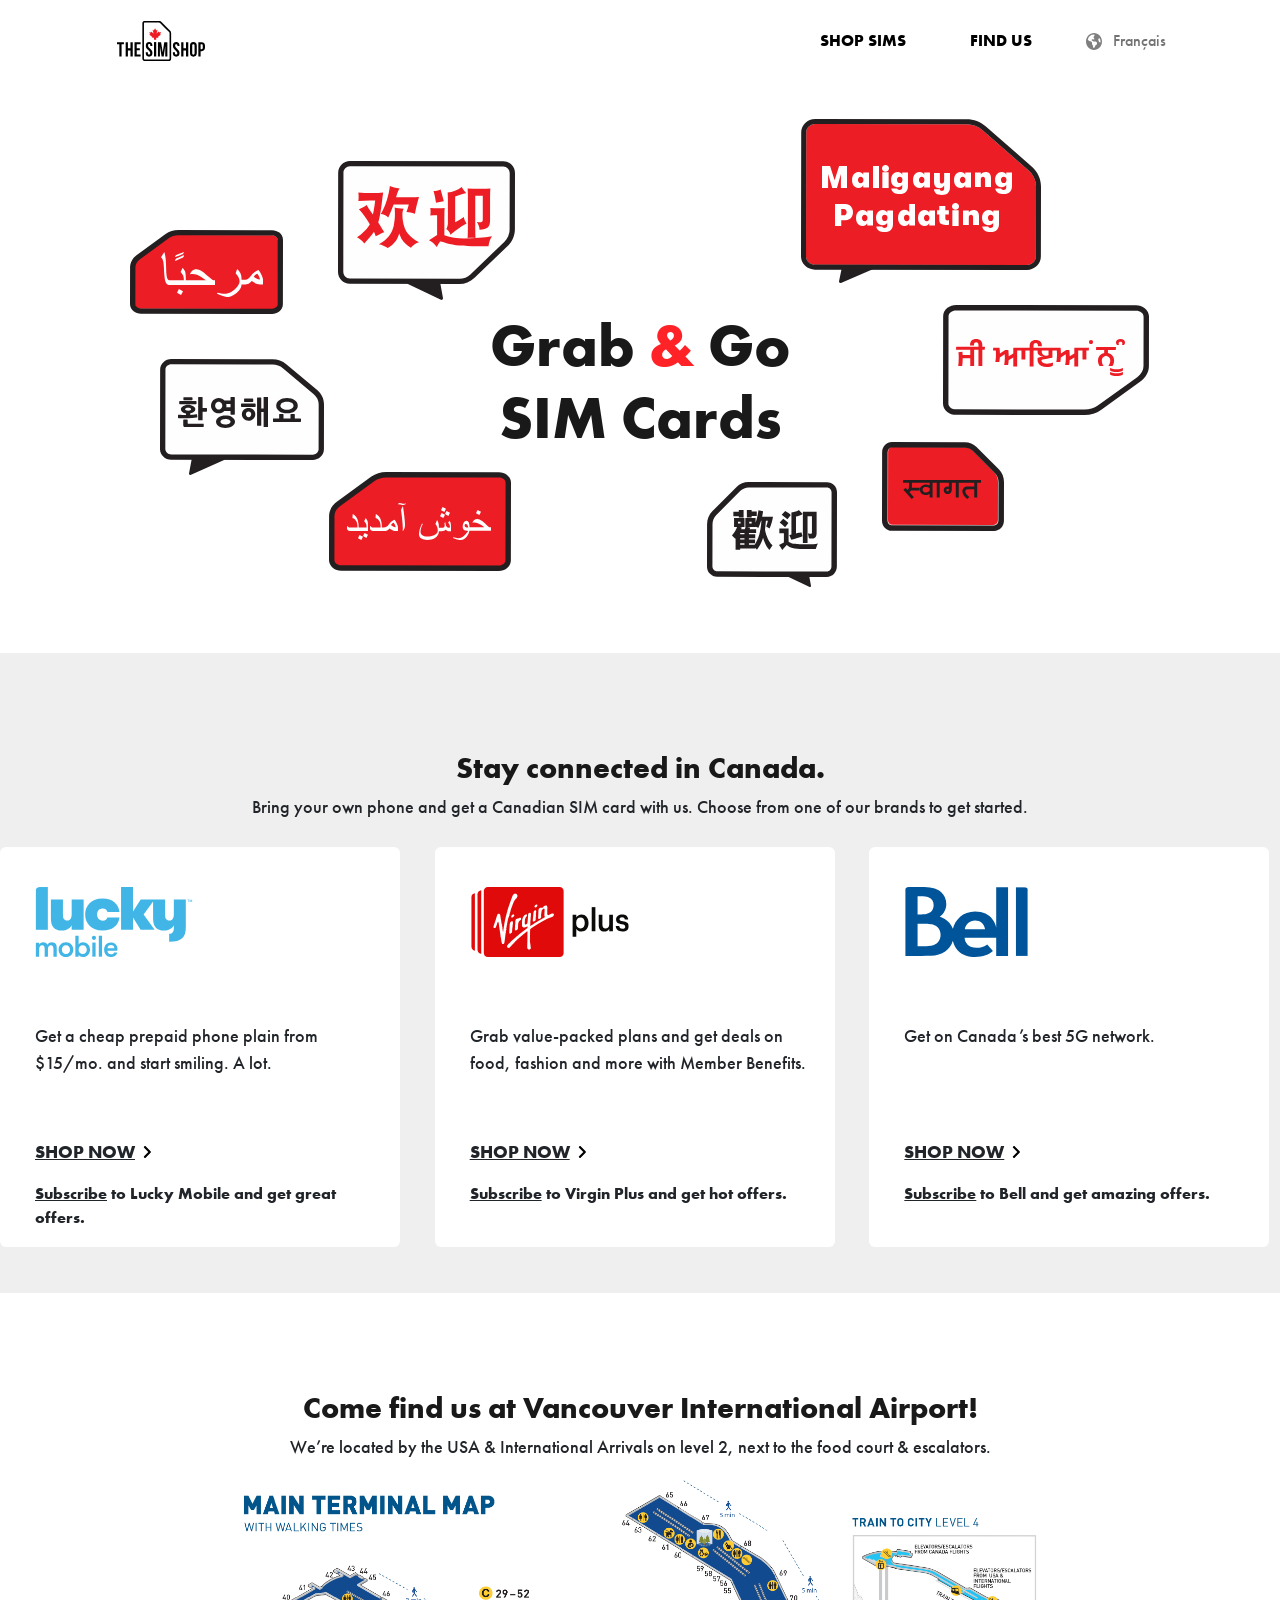
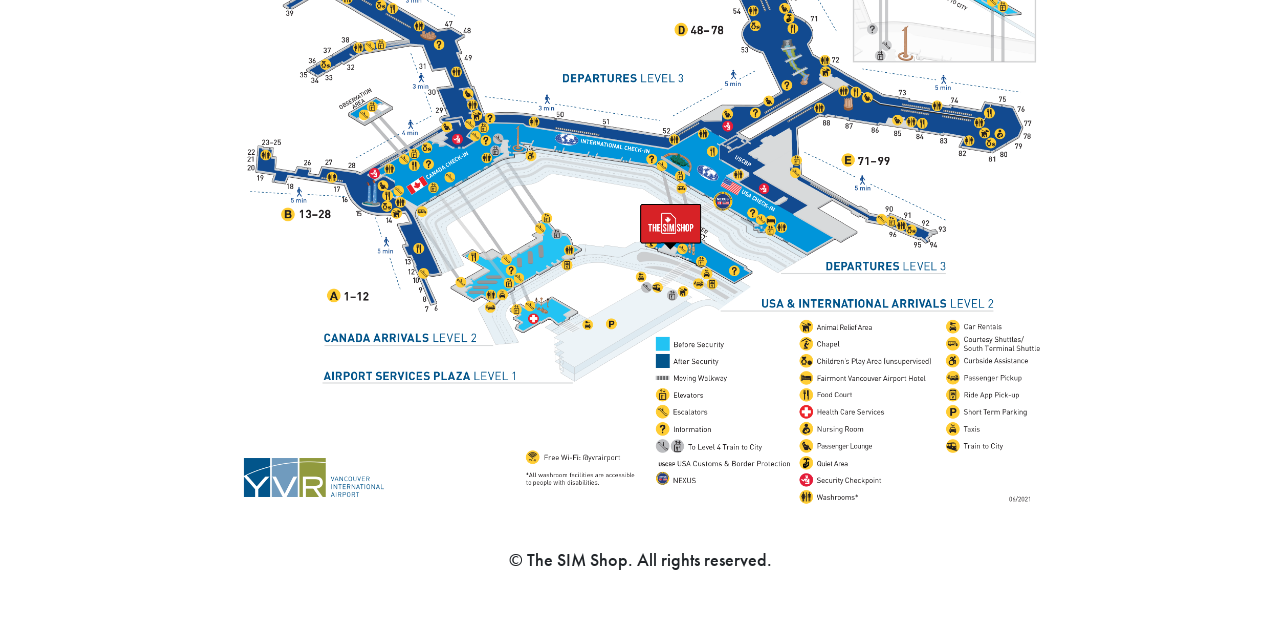
==== index.html @ 85f173ac "restructure for github pages" ====
<!doctype html>
<html lang="en">
    <head>
        <meta charset="utf-8">
        <meta name="viewport" content="width=device-width, initial-scale=1">
        <title>Grab & Go SIM Cards</title>
        <link href="https://cdn.jsdelivr.net/npm/bootstrap@5.2.0-beta1/dist/css/bootstrap.min.css" rel="stylesheet" integrity="sha384-0evHe/X+R7YkIZDRvuzKMRqM+OrBnVFBL6DOitfPri4tjfHxaWutUpFmBp4vmVor" crossorigin="anonymous">
        <link rel="stylesheet" href="fonts.css">

        <style>
            body {
                font-family: "Futura PT W01 Medium";
                font-size: 18px;
            }
            h2 {
                font-family: "Futura PT W01 Bold";
                font-size: 30px;
                color: rgba(0,0,0, 0.9);
            }
            .navbar {
                height: 81px;
                position: fixed;
                top: 0;
                left: 0;
                width: 100%;
                z-index: 900;
                background-color: white;
                font-family: "Futura PT W01 Bold";
                font-size: 16px;
            }
            .navbar-brand {
                margin-left: 35px;
            }
            .nav-item {
                padding-left: 24px;
                padding-right: 24px;
                
            }
            .nav-link {
                color: black;
            }
            .nav-link-lang {
                font-family: "Futura PT W01 Medium";
                color: rgba(0, 0, 0, 0.55);
            }
            .nav-img-globe {
                position: relative;
                top: 4px;
                right: 10px;
                width: 17px;
                height: 17px;
                background: url("images/icons/globe.svg") no-repeat;
            }
            .hero-img-div {
                position: relative;
                z-index: 10;
                width: 1020px;
                margin-left: auto;
                margin-right: auto;
            }
            .hero-img-left {
                position: relative;
                z-index: 10;
                top: 42px;
                width: 386px;
                height: 411px;
                background: url("images/graphics/desktop-left-SIM-images.svg") no-repeat;
            }
            .hero-img-right {
                width: 443px;
                height: 470px;
                background: url("images/graphics/desktop-right-SIM-images.svg") no-repeat;
            }
            .hero-content {
                position: relative;
                z-index: 20;
                text-align: center;
                position: absolute;
                top: 50%;
                left: 50%;
                transform: translate(-50%, -50%);
                width: 400px;
            }
            .hero-headline {
                position: relative;
                z-index: 30;
                font-family: "Futura PT W01 Bold";
                font-size: 60px;
            }
            .hero-headline-red {
                color: RGB(2215,35,40);
            }
            .hero-section {
                width:100%;
                height:534px;
                margin-top: 119px;
                /*padding-top: 81px;*/
                position:relative;
            }
            .cards-section {
                background-color: rgb(239,239,239);
                min-height: 640px;
                width: 100%;
                text-align: center;
            }
            .cards-container {
                padding-top: 97px;
                margin-left: auto;
                margin-right: auto;
                max-width: 1300px;
            }
            .card {
                --bs-card-border-color: none;
                text-align: left;
                min-height: 400px;
                margin-top:10px;
                margin-bottom: 20px;
                min-width: 270px;
                max-width: 400px;
            }
            .card > img {
                margin-top: 40px;
                margin-left: 35px;
                height: 70px;
            }
            .card-img-logo-lucky {
                width: 158px;
            }
            .card-img-logo-virgin {
                width: 160px;
            }
            .card-img-logo-bell {
                width: 125px;
            }
            .card-body {
                padding-left: 35px;
            }
            .card-body-text {
                min-height: 100px;
                margin-top: 50px;
            }
            .card-link-sn {
                text-transform: uppercase;
                font-family: "Futura PT W01 Bold";
                text-decoration: underline;
            }
            .card-mice {
                font-family: "Futura PT W01 Bold";
                font-size: 16px;
                vertical-align: text-bottom;
            }
            .card-link-sn::after {
                content: "";
                display: inline-block;
                vertical-align: middle;
                width: 12px;
                height: 12px;
                position: relative;
                top: -2px;
                left: 8px;
                background: url("images/icons/arrow.svg") no-repeat;
                background-size: contain;
            }
            .map-section {
                background-color: rgb(255,255,255);
                min-height: 640px;
                width: 100%;
                text-align: center;
            }
            .map-container {
                padding-top: 97px;
                margin-left: auto;
                margin-right: auto;
                max-width: 1300px;
            }
            .foot-section {
                background-color: rgb(255,255,255);
                height: 100px;
                width: 100%;
                text-align: center;
            }
            .foot-container {
                padding-top: 30px;
                margin-left: auto;
                margin-right: auto;
                max-width: 1300px;
            }
        </style>
    </head>

    <body>
        <nav class="navbar navbar-expand-lg">
            <div class="container">
                <a class="navbar-brand" href="#">
                    <img src="images/logos/THE_SIM_SHOP_LOGO_ENG_BLACKRED_OUTLINE.svg" alt="" width="88" height="40">
                </a>
                <button class="navbar-toggler" type="button" data-bs-toggle="collapse" data-bs-target="#navbarText" aria-controls="navbarText" aria-expanded="false" aria-label="Toggle navigation">
                    <span class="navbar-toggler-icon"></span>
                </button>
                <div>
                    <ul class="navbar-nav me-auto mb-2 mb-lg-0">
                        <li class="nav-item">
                            <a class="nav-link active" aria-current="page" href="#">SHOP SIMS</a>
                        </li>
                        <li class="nav-item">
                            <a class="nav-link" href="#">FIND US</a>
                        </li>
                        <li class="nav-item">  
                            <a class="nav-link nav-link-lang float-end" href="#">
                                <div class="nav-img-globe float-start"></div>
                                Français
                            </a>
                        </li>
                    </ul>
                </div>
            </div>
        </nav>

        <section class="hero-section">
            <div class="hero-img-div">
                <div class="hero-img-left float-start"></div>
                <div class="hero-img-right float-end"></div>
            </div>

            <div class="container-fluid">
                <div class="row">
                    <div class="hero-content">
                        <h2 class="hero-headline">Grab <span class="hero-headline-red">&</span> Go SIM Cards</h2>
                    </div>
                </div>
            </div>
        </section>

        <section class="cards-section">
            <div class="cards-container">
                <h2>Stay connected in Canada.</h2>
                <p>Bring your own phone and get a Canadian SIM card with us. Choose from one of our brands to get started.</p>

                <div class="row">
                    <div class="col-sm-4">
                        <div class="card">
                            <img src="images/logos/LuckyMobile_EN_Regular_Blue_RGB.svg" class="card-img-top card-img-logo-lucky" alt="Lucky Mobile Logo">
                            <div class="card-body">
                                <p class="card-text card-body-text">
                                    Get a cheap prepaid phone plain from $15/mo. and start smiling. A lot.
                                </p>
                                <p class="card-link-sn card-text">
                                    <a>Shop now</a><div class="card-link-sn-ab"></div>
                                </p>
                                <p class="align-bottom card-text card-mice">
                                    <u>Subscribe</u> to Lucky Mobile and get great offers.
                                </p>
                            </div>
                        </div>
                    </div>
                    <div class="col-sm-4">
                        <div class="card">
                            <img src="images/logos/VirginPlus_RedBlack_RGB_H.svg" class="card-img-top card-img-logo-virgin" alt="Virgin Plus Logo">
                            <div class="card-body">
                                <p class="card-text card-body-text">
                                    Grab value-packed plans and get deals on food, fashion and more with Member Benefits.
                                </p>
                                <p class="card-link-sn card-text">
                                    <a>Shop now</a><div class="card-link-sn-ab"></div>
                                </p>
                                <p class="align-bottom card-text card-mice">
                                    <u>Subscribe</u> to Virgin Plus and get hot offers.
                                </p>
                            </div>
                        </div>
                    </div>
                    <div class="col-sm-4">
                        <div class="card">
                            <img src="images/logos/Bell_BLUE_RGB.svg" class="card-img-top card-img-logo-bell" alt="Bell Logo">
                            <div class="card-body">
                                <p class="card-text card-body-text">
                                    Get on Canada’s best 5G network.
                                </p>
                                <p class="card-link-sn card-text">
                                    <a>Shop now</a><div class="card-link-sn-ab"></div>
                                </p>
                                <p class="align-bottom card-text card-mice">     
                                    <u>Subscribe</u> to Bell and get amazing offers.
                                </p>
                            </div>
                        </div>
                    </div>
                </div>
            </div>
        </section>

        <section class="map-section">
            <div class="map-container">
                <h2>Come find us at Vancouver International Airport!</h2>
                <p>We’re located by the USA & International Arrivals on level 2, next to the food court & escalators.</p>
                <img height="640px" src="images/graphics/VancouverTerminalMap_Page_1_Image_0001.png">
            </div>
        </section>

        <section class="foot-section">
            <div class="foot-container">
                <p>© The SIM Shop. All rights reserved.</p>
            </div>
        </section>

        <!--
        <script src="https://cdn.jsdelivr.net/npm/bootstrap@5.2.0-beta1/dist/js/bootstrap.bundle.min.js" integrity="sha384-pprn3073KE6tl6bjs2QrFaJGz5/SUsLqktiwsUTF55Jfv3qYSDhgCecCxMW52nD2" crossorigin="anonymous"></script>
        <script src="https://cdn.jsdelivr.net/npm/@popperjs/core@2.11.5/dist/umd/popper.min.js" integrity="sha384-Xe+8cL9oJa6tN/veChSP7q+mnSPaj5Bcu9mPX5F5xIGE0DVittaqT5lorf0EI7Vk" crossorigin="anonymous"></script>
        -->
        <script src="https://cdn.jsdelivr.net/npm/bootstrap@5.2.0-beta1/dist/js/bootstrap.min.js" integrity="sha384-kjU+l4N0Yf4ZOJErLsIcvOU2qSb74wXpOhqTvwVx3OElZRweTnQ6d31fXEoRD1Jy" crossorigin="anonymous"></script>

    </body>
</html>
---- fonts.css ----
@font-face{
        font-family:"Futura PT W01 Bold";
        src:url("fonts/1059692/1a34942e-33ed-43bb-b229-7460d55b49f7.woff2") format("woff2"),url("fonts/1059692/baecea54-cfd3-4578-8717-abf89eba62b6.woff") format("woff");
    }
    @font-face{
        font-family:"FuturaPTW01-BoldOblique";
        src:url("fonts/1059695/98311280-30b7-45f8-9d75-0885d44b1f29.woff2") format("woff2"),url("fonts/1059695/77c9f834-2d88-4754-a7fc-6e14ec3412e8.woff") format("woff");
    }
    @font-face{
        font-family:"Futura PT W01 Book";
        src:url("fonts/1059698/aafdd021-88d4-41d8-8e15-fe91f83e4b17.woff2") format("woff2"),url("fonts/1059698/81d44d4b-ac07-4ad4-8cdd-4df771a3c1c3.woff") format("woff");
    }
    @font-face{
        font-family:"FuturaPTW01-BookOblique";
        src:url("fonts/1059701/28351402-8fc5-4d21-a3df-e99d2d814bd4.woff2") format("woff2"),url("fonts/1059701/10cee8c3-6e4c-4f57-8121-cf5e361423a7.woff") format("woff");
    }
    @font-face{
        font-family:"Futura PT W01 Cond Bold";
        src:url("fonts/1059704/0dcfca07-2299-476f-a87f-5d0980086073.woff2") format("woff2"),url("fonts/1059704/dd3f7e68-4df9-48cf-b0c5-8f15d9ad972a.woff") format("woff");
    }
    @font-face{
        font-family:"FuturaPTW01-CondBoldObl";
        src:url("fonts/1059707/eb3840f2-e38a-4c6f-873b-30d665e0a8b3.woff2") format("woff2"),url("fonts/1059707/9cf0b68a-891b-4cd3-97f9-ce1985f1a572.woff") format("woff");
    }
    @font-face{
        font-family:"Futura PT W01 Cond Book";
        src:url("fonts/1059710/797536ba-dc3f-4a54-af28-30aa62a5c71b.woff2") format("woff2"),url("fonts/1059710/229d73c3-ac6e-4715-961e-69c2c2c0e3ff.woff") format("woff");
    }
    @font-face{
        font-family:"FuturaPTW01-CondBookObl";
        src:url("fonts/1059713/12b48a81-79a8-4b0b-a423-75f97de2735b.woff2") format("woff2"),url("fonts/1059713/429ae53a-2dc1-4594-8b54-37940cb71818.woff") format("woff");
    }
    @font-face{
        font-family:"FuturaPTW01-CondExtraBo";
        src:url("fonts/1059716/2808503f-c438-4091-948e-c3777460e323.woff2") format("woff2"),url("fonts/1059716/83bfe5c1-7197-46c6-b1a2-80123d18e36c.woff") format("woff");
    }
    @font-face{
        font-family:"FuturaPTW01-CondExtraBd";
        src:url("fonts/1059719/d93b77b9-b70b-40d0-9221-a8d2a75f8d0f.woff2") format("woff2"),url("fonts/1059719/f1dd5336-2998-45b3-9fff-5ae03eef6789.woff") format("woff");
    }
    @font-face{
        font-family:"FuturaPTW01-CondMedium";
        src:url("fonts/1059722/9bd3156b-e895-41e0-a768-13cea04cad38.woff2") format("woff2"),url("fonts/1059722/c2cf5a99-9a21-4d24-880c-e807f686e0af.woff") format("woff");
    }
    @font-face{
        font-family:"FuturaPTW01-CondMedObli";
        src:url("fonts/1059725/d0c71170-d52f-49db-875d-31004b956efc.woff2") format("woff2"),url("fonts/1059725/0795ff6a-94dc-4a70-8374-d6c75e0ab087.woff") format("woff");
    }
    @font-face{
        font-family:"Futura PT W01 Demi";
        src:url("fonts/1059728/848602e3-bda3-4b1c-976b-fe26eecfab31.woff2") format("woff2"),url("fonts/1059728/e4eacf8d-aba1-40d4-9597-1198e91dcf00.woff") format("woff");
    }
    @font-face{
        font-family:"FuturaPTW01-DemiOblique";
        src:url("fonts/1059731/2acd9263-c166-4d81-97ca-7318c4753945.woff2") format("woff2"),url("fonts/1059731/bbf607bd-4426-47a9-ae87-c843830b7c4a.woff") format("woff");
    }
    @font-face{
        font-family:"Futura PT W01 ExtraBold";
        src:url("fonts/1059734/62ef0139-153b-4dc3-a832-323fc185b537.woff2") format("woff2"),url("fonts/1059734/0ae2b3c3-6d75-4392-b0f4-e8a5fead8b5d.woff") format("woff");
    }
    @font-face{
        font-family:"FuturaPTW01-ExtraBdObli";
        src:url("fonts/1059737/2513699e-8862-45d1-84cd-f36e8624f930.woff2") format("woff2"),url("fonts/1059737/9230abf3-b2f6-4e6d-ab93-aada01f19bfd.woff") format("woff");
    }
    @font-face{
        font-family:"Futura PT W01 Heavy";
        src:url("fonts/1059740/6650716f-e079-48f1-861d-00f498c16e8e.woff2") format("woff2"),url("fonts/1059740/21fe5b07-01c8-4b82-8e0b-2bf22f6481fa.woff") format("woff");
    }
    @font-face{
        font-family:"FuturaPTW01-HeavyObliqu";
        src:url("fonts/1059743/cf12a4d6-3bc0-4ae9-85b5-26fc0fa6b321.woff2") format("woff2"),url("fonts/1059743/38909ddd-1d42-49a0-987a-dcf1aa3ab39e.woff") format("woff");
    }
    @font-face{
        font-family:"Futura PT W01 Light";
        src:url("fonts/1059746/9ad55860-bbe2-4e51-be58-08b45bdda354.woff2") format("woff2"),url("fonts/1059746/eceb6e13-403b-4d2b-af74-c05bc9c2535e.woff") format("woff");
    }
    @font-face{
        font-family:"FuturaPTW01-LightObliqu";
        src:url("fonts/1059749/adde7586-049c-4682-b4ea-763ca90ccf9f.woff2") format("woff2"),url("fonts/1059749/8cb58a58-1da7-4cda-8284-52cf5bf67bf5.woff") format("woff");
    }
    @font-face{
        font-family:"Futura PT W01 Medium";
        src:url("fonts/1059752/f7552419-a773-41ab-ae4a-b12b1d853f02.woff2") format("woff2"),url("fonts/1059752/83e72918-97c3-41cd-8a7d-4056788a00f0.woff") format("woff");
    }
    @font-face{
        font-family:"FuturaPTW01-MediumObliq";
        src:url("fonts/1059755/e28dd043-42c3-47cb-815e-32648d6a8a2a.woff2") format("woff2"),url("fonts/1059755/97eeb983-cbcb-40c4-b724-919d44b8d4af.woff") format("woff");
    }
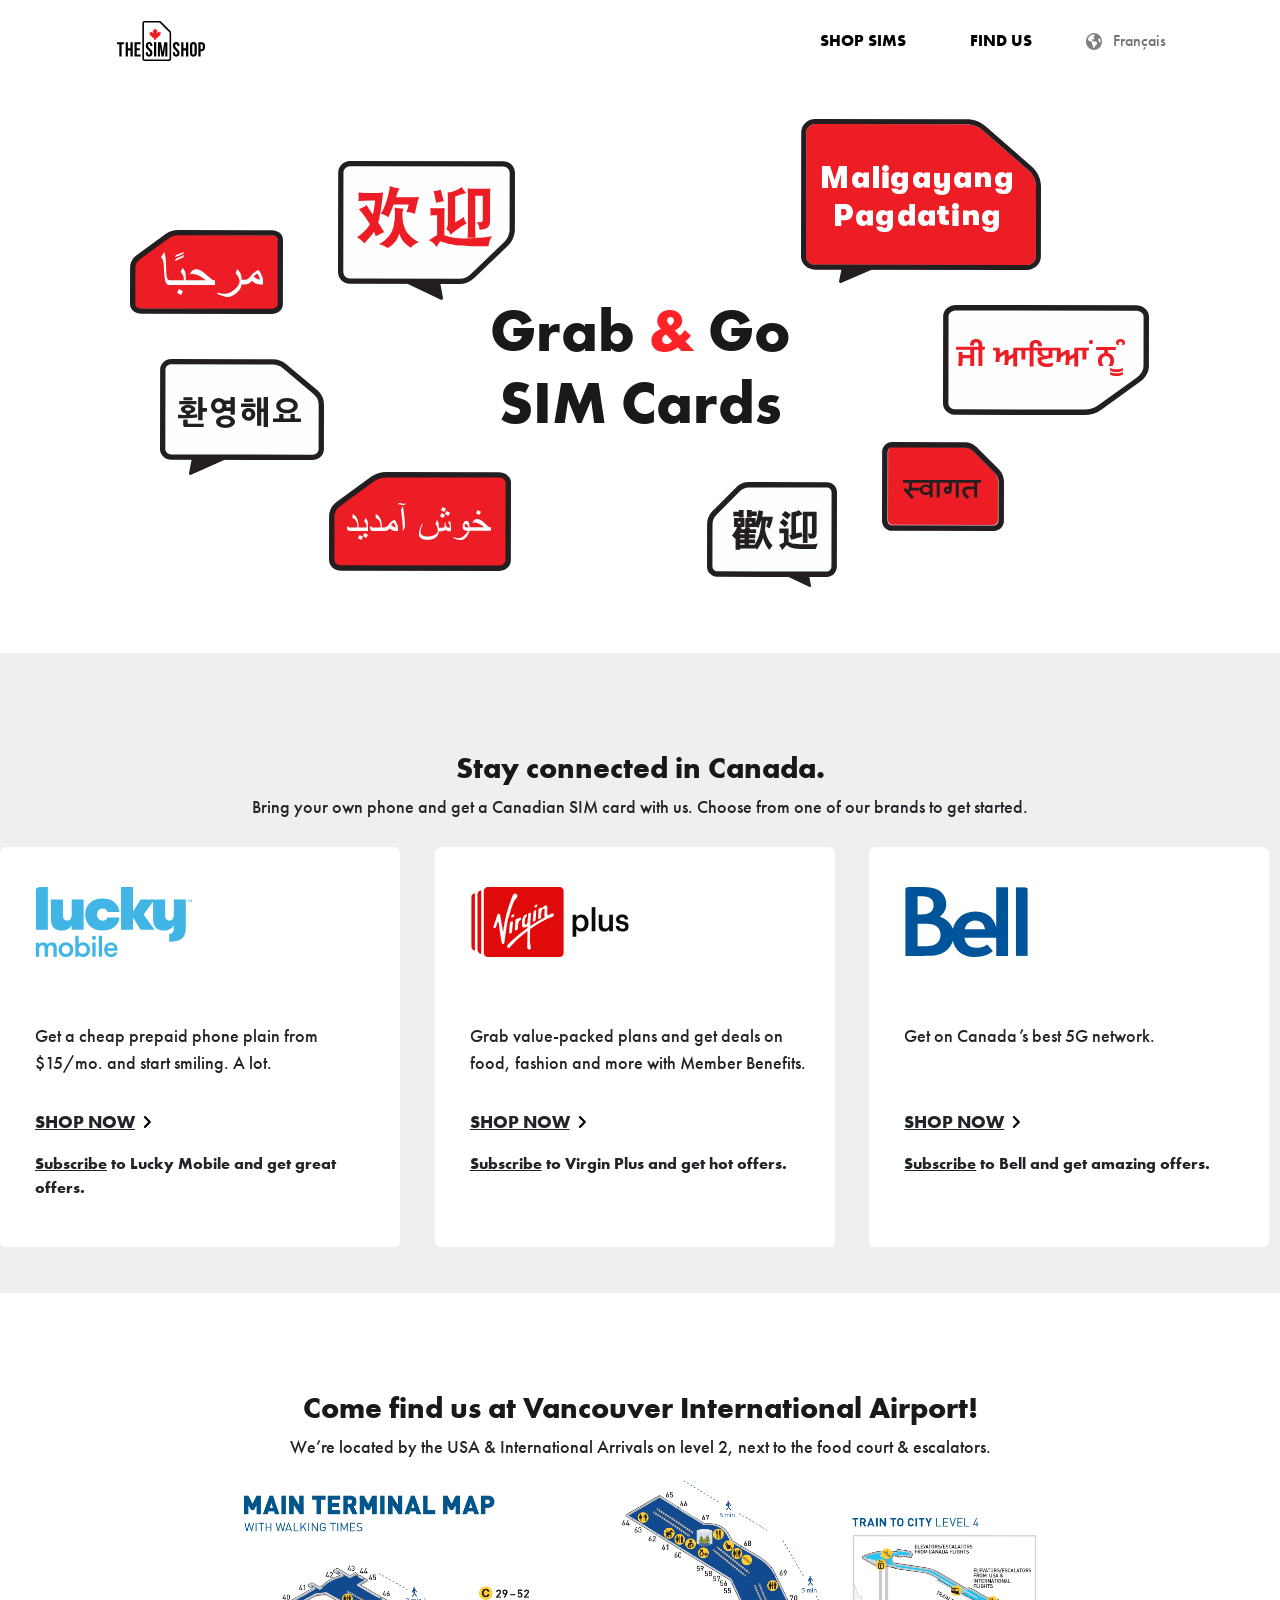
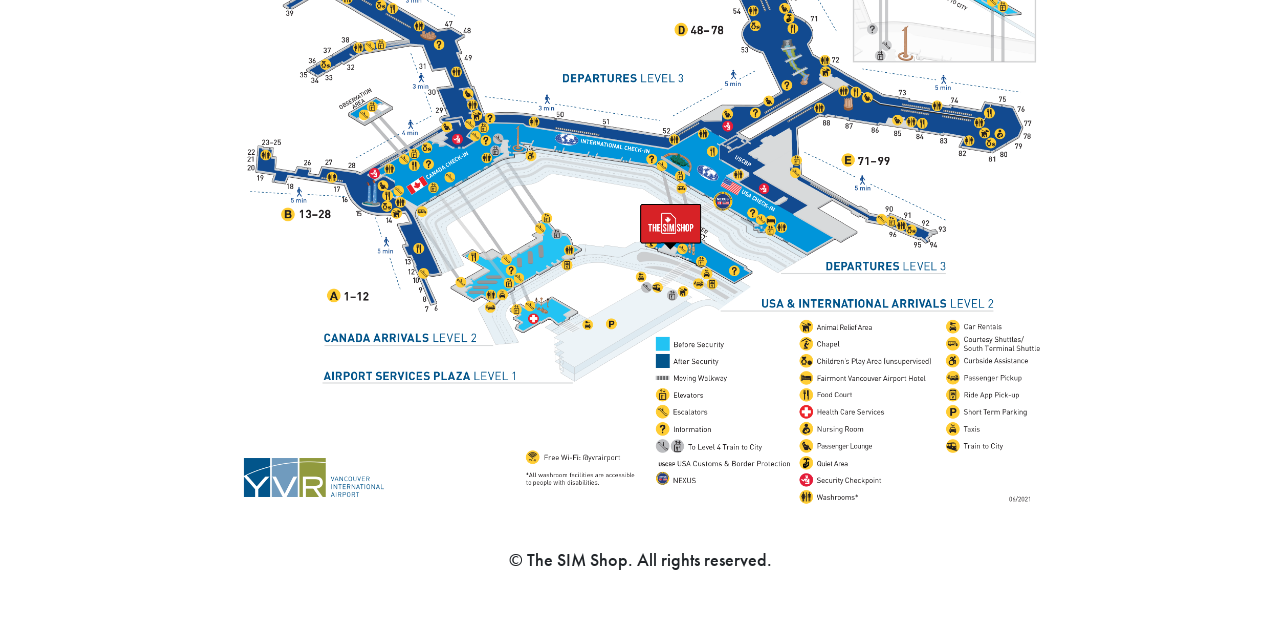
==== commit 9ea58ea7: "added French elements, langauge detection JS" ====
--- a/index.html
+++ b/index.html
@@ -1,5 +1,5 @@
 <!doctype html>
-<html lang="en">
+<html>
     <head>
         <meta charset="utf-8">
         <meta name="viewport" content="width=device-width, initial-scale=1">
@@ -8,6 +8,12 @@
         <link rel="stylesheet" href="fonts.css">
 
         <style>
+            body.en :lang(fr) {
+                display: none;
+            }
+            body.fr :lang(en){
+                display: none;
+            }
             body {
                 font-family: "Futura PT W01 Medium";
                 font-size: 18px;
@@ -34,7 +40,6 @@
             .nav-item {
                 padding-left: 24px;
                 padding-right: 24px;
-                
             }
             .nav-link {
                 color: black;
@@ -71,15 +76,23 @@
                 height: 470px;
                 background: url("images/graphics/desktop-right-SIM-images.svg") no-repeat;
             }
-            .hero-content {
-                position: relative;
+            .hero-content:lang(en) {
+                z-index: 20;
+                text-align: center;
+                position: absolute;
+                top: 50%;
+                left: 50%;
+                transform: translate(-50%, -60%);
+                width: 400px;
+            }
+            .hero-content:lang(fr) {
                 z-index: 20;
                 text-align: center;
                 position: absolute;
                 top: 50%;
                 left: 50%;
                 transform: translate(-50%, -50%);
-                width: 400px;
+                width: 550px;
             }
             .hero-headline {
                 position: relative;
@@ -94,7 +107,6 @@
                 width:100%;
                 height:534px;
                 margin-top: 119px;
-                /*padding-top: 81px;*/
                 position:relative;
             }
             .cards-section {
@@ -136,7 +148,7 @@
                 padding-left: 35px;
             }
             .card-body-text {
-                min-height: 100px;
+                min-height: 70px;
                 margin-top: 50px;
             }
             .card-link-sn {
@@ -188,7 +200,7 @@
         </style>
     </head>
 
-    <body>
+    <body class="en">
         <nav class="navbar navbar-expand-lg">
             <div class="container">
                 <a class="navbar-brand" href="#">
@@ -200,15 +212,21 @@
                 <div>
                     <ul class="navbar-nav me-auto mb-2 mb-lg-0">
                         <li class="nav-item">
-                            <a class="nav-link active" aria-current="page" href="#">SHOP SIMS</a>
+                            <a lang="en" class="nav-link active" aria-current="page" href="#">SHOP SIMS</a>
+                            <a lang="fr" class="nav-link active" aria-current="page" href="#">MAGASINER LES CARTES SIM</a>
                         </li>
                         <li class="nav-item">
-                            <a class="nav-link" href="#">FIND US</a>
+                            <a lang="en" class="nav-link" href="#">FIND US</a>
+                            <a lang="fr" class="nav-link" href="#">NOUS TROUVER</a>
                         </li>
                         <li class="nav-item">  
-                            <a class="nav-link nav-link-lang float-end" href="#">
+                            <a id="showfr" lang="en" class="nav-link nav-link-lang float-end" href="#">
                                 <div class="nav-img-globe float-start"></div>
                                 Français
+                            </a>
+                            <a id="showen" lang="fr" class="nav-link nav-link-lang float-end" href="#">
+                                <div class="nav-img-globe float-start"></div>
+                                English
                             </a>
                         </li>
                     </ul>
@@ -224,63 +242,98 @@
 
             <div class="container-fluid">
                 <div class="row">
-                    <div class="hero-content">
+                    <div lang="en" class="hero-content">
                         <h2 class="hero-headline">Grab <span class="hero-headline-red">&</span> Go SIM Cards</h2>
                     </div>
+                    <div lang="fr" class="hero-content">
+                        <h2 class="hero-headline">Cartes SIM prêtes <span class="hero-headline-red">à</span> l’utilisation</h2>
+                    </div>
                 </div>
             </div>
         </section>
 
         <section class="cards-section">
             <div class="cards-container">
-                <h2>Stay connected in Canada.</h2>
-                <p>Bring your own phone and get a Canadian SIM card with us. Choose from one of our brands to get started.</p>
+                <h2 lang="en">Stay connected in Canada.</h2>
+                <p lang="en">Bring your own phone and get a Canadian SIM card with us. Choose from one of our brands to get started.</p>
+                <h2 lang="fr">Restez connecté durant votre séjour au Canada.</h2>
+                <p lang="fr">Conservez votre appareil et procurez-vous une carte SIM avec nous. Choisissez l’une de nos marques pour commencer.</p>
 
                 <div class="row">
                     <div class="col-sm-4">
                         <div class="card">
-                            <img src="images/logos/LuckyMobile_EN_Regular_Blue_RGB.svg" class="card-img-top card-img-logo-lucky" alt="Lucky Mobile Logo">
+                            <img lang="en" src="images/logos/LuckyMobile_EN_Regular_Blue_RGB.svg" class="card-img-top card-img-logo-lucky" alt="Lucky Mobile Logo">
+                            <img lang="fr" src="images/logos/LuckyMobile_FR_Regular_Blue_RGB.svg" class="card-img-top card-img-logo-lucky" alt="Lucky Mobile Logo">
                             <div class="card-body">
-                                <p class="card-text card-body-text">
+                                <p lang="en" class="card-text card-body-text">
                                     Get a cheap prepaid phone plain from $15/mo. and start smiling. A lot.
                                 </p>
-                                <p class="card-link-sn card-text">
+                                <p lang="en" class="card-link-sn card-text">
                                     <a>Shop now</a><div class="card-link-sn-ab"></div>
                                 </p>
-                                <p class="align-bottom card-text card-mice">
+                                <p lang="en" class="align-bottom card-text card-mice">
                                     <u>Subscribe</u> to Lucky Mobile and get great offers.
+                                </p>
+                                <p lang="fr" class="card-text card-body-text">
+                                    Profitez d’un forfait pas cher à partir de 15 $/mois, et commencez à sourire. Tout l’temps.
+                                </p>
+                                <p lang="fr" class="card-link-sn card-text">
+                                    <a>Magasiner</a><div class="card-link-sn-ab"></div>
+                                </p>
+                                <p lang="fr" class="align-bottom card-text card-mice">
+                                    <u>Abonnez-vous</u> aux infolettres de Lucky Mobile pour plus d’information sur des offres incroyables.
                                 </p>
                             </div>
                         </div>
                     </div>
                     <div class="col-sm-4">
                         <div class="card">
-                            <img src="images/logos/VirginPlus_RedBlack_RGB_H.svg" class="card-img-top card-img-logo-virgin" alt="Virgin Plus Logo">
+                            <img lang="en" src="images/logos/VirginPlus_RedBlack_RGB_H.svg" class="card-img-top card-img-logo-virgin" alt="Virgin Plus Logo">
+                            <img lang="fr" src="images/logos/VirginPlus_RedBlack_RGB_H.svg" class="card-img-top card-img-logo-virgin" alt="Virgin Plus Logo">
                             <div class="card-body">
-                                <p class="card-text card-body-text">
+                                <p lang="en" class="card-text card-body-text">
                                     Grab value-packed plans and get deals on food, fashion and more with Member Benefits.
                                 </p>
-                                <p class="card-link-sn card-text">
+                                <p lang="en" class="card-link-sn card-text">
                                     <a>Shop now</a><div class="card-link-sn-ab"></div>
                                 </p>
-                                <p class="align-bottom card-text card-mice">
+                                <p lang="en" class="align-bottom card-text card-mice">
                                     <u>Subscribe</u> to Virgin Plus and get hot offers.
+                                </p>
+                                <p lang="fr" class="card-text card-body-text">
+                                    Optez pour des forfaits gonflés à bloc et profitez d’aubaines sur la bouffe et les divertissements et plus encore avec les avantages de Membre.
+                                </p>
+                                <p lang="fr" class="card-link-sn card-text">
+                                    <a>Magasiner</a><div class="card-link-sn-ab"></div>
+                                </p>
+                                <p lang="fr" class="align-bottom card-text card-mice">
+                                    <u>Abonnez-vous</u> aux infolettres de Virgin Plus pour plus d’information sur des offres d’enfer.
                                 </p>
                             </div>
                         </div>
                     </div>
                     <div class="col-sm-4">
                         <div class="card">
-                            <img src="images/logos/Bell_BLUE_RGB.svg" class="card-img-top card-img-logo-bell" alt="Bell Logo">
+                            <img lang="en" src="images/logos/Bell_BLUE_RGB.svg" class="card-img-top card-img-logo-bell" alt="Bell Logo">
+                            <img lang="fr" src="images/logos/Bell_BLUE_RGB.svg" class="card-img-top card-img-logo-bell" alt="Bell Logo">
                             <div class="card-body">
-                                <p class="card-text card-body-text">
+                                <p lang="en" class="card-text card-body-text">
                                     Get on Canada’s best 5G network.
                                 </p>
-                                <p class="card-link-sn card-text">
+                                <p lang="en" class="card-link-sn card-text">
                                     <a>Shop now</a><div class="card-link-sn-ab"></div>
                                 </p>
-                                <p class="align-bottom card-text card-mice">     
+                                <p lang="en" class="align-bottom card-text card-mice">     
                                     <u>Subscribe</u> to Bell and get amazing offers.
+                                </p>
+                                <p lang="fr" class="card-text card-body-text">
+                                    Optez pour le meilleur réseau 5G au pays.
+                                </p>
+                                <p lang="fr" class="card-link-sn card-text">
+                                    <a>Magasiner</a><div class="card-link-sn-ab"></div>
+                                </p>
+                                <p lang="fr" class="align-bottom card-text card-mice">     
+                                    <u>Abonnez-vous</u> aux infolettres de Bell pour plus d’information sur des offres incroyables.
                                 </p>
                             </div>
                         </div>
@@ -291,15 +344,19 @@
 
         <section class="map-section">
             <div class="map-container">
-                <h2>Come find us at Vancouver International Airport!</h2>
-                <p>We’re located by the USA & International Arrivals on level 2, next to the food court & escalators.</p>
-                <img height="640px" src="images/graphics/VancouverTerminalMap_Page_1_Image_0001.png">
+                <h2 lang="en">Come find us at Vancouver International Airport!</h2>
+                <p lang="en">We’re located by the USA & International Arrivals on level 2, next to the food court & escalators.</p>
+                <h2 lang="fr">Passez nous vois à l’aéroport international de Vancouver !</h2>
+                <p lang="fr">Vous nous trouverez près des arrivées internationales et des États-Unis, au niveau 2, près de l’aire de restauration et des escaliers roulants.</p>
+                <img lang="en" height="640px" src="images/graphics/VancouverTerminalMap_Page_1_Image_0001.png">
+                <img lang="fr" height="640px" src="images/graphics/VancouverTerminalMap_Page_1_Image_0001.png">
             </div>
         </section>
 
         <section class="foot-section">
             <div class="foot-container">
-                <p>© The SIM Shop. All rights reserved.</p>
+                <p lang="en">© The SIM Shop. All rights reserved.</p>
+                <p lang="fr">© La boutique SIM. Tous droits réservés.</p>
             </div>
         </section>
 
@@ -308,6 +365,44 @@
         <script src="https://cdn.jsdelivr.net/npm/@popperjs/core@2.11.5/dist/umd/popper.min.js" integrity="sha384-Xe+8cL9oJa6tN/veChSP7q+mnSPaj5Bcu9mPX5F5xIGE0DVittaqT5lorf0EI7Vk" crossorigin="anonymous"></script>
         -->
         <script src="https://cdn.jsdelivr.net/npm/bootstrap@5.2.0-beta1/dist/js/bootstrap.min.js" integrity="sha384-kjU+l4N0Yf4ZOJErLsIcvOU2qSb74wXpOhqTvwVx3OElZRweTnQ6d31fXEoRD1Jy" crossorigin="anonymous"></script>
-
+        <script src="https://code.jquery.com/jquery-3.4.1.slim.min.js" integrity="sha384-J6qa4849blE2+poT4WnyKhv5vZF5SrPo0iEjwBvKU7imGFAV0wwj1yYfoRSJoZ+n" crossorigin="anonymous"></script>
+
+        <script>
+            $('#showen').click(function(){ window.location.replace(window.location.pathname + '?en'); return false; });
+            $('#showfr').click(function(){ window.location.replace(window.location.pathname + '?fr'); return false; });
+
+            let searchParams = new URLSearchParams(window.location.search)
+
+            if (searchParams.has('fr') || searchParams.has('en'))
+            {
+                if (searchParams.has('fr'))
+                {
+                    $(":lang(en)").hide();
+                    $(":lang(fr)").show();
+                    $(".nav-link:lang(fr)").css('display', 'block');
+                } 
+                else 
+                {
+                    $(":lang(fr)").hide();
+                    $(":lang(en)").show();
+                    $(".nav-link:lang(en)").css('display', 'block');
+                }
+            } 
+            else
+            {
+                var userLang = navigator.language || navigator.userLanguage;
+
+                userLang = userLang.split('-')[0]
+
+                if (userLang == 'fr') 
+                {
+                    window.location.replace(window.location.pathname + '?fr');
+                }
+                else
+                {
+                    window.location.replace(window.location.pathname + '?en');
+                }
+            }
+        </script>
     </body>
 </html>
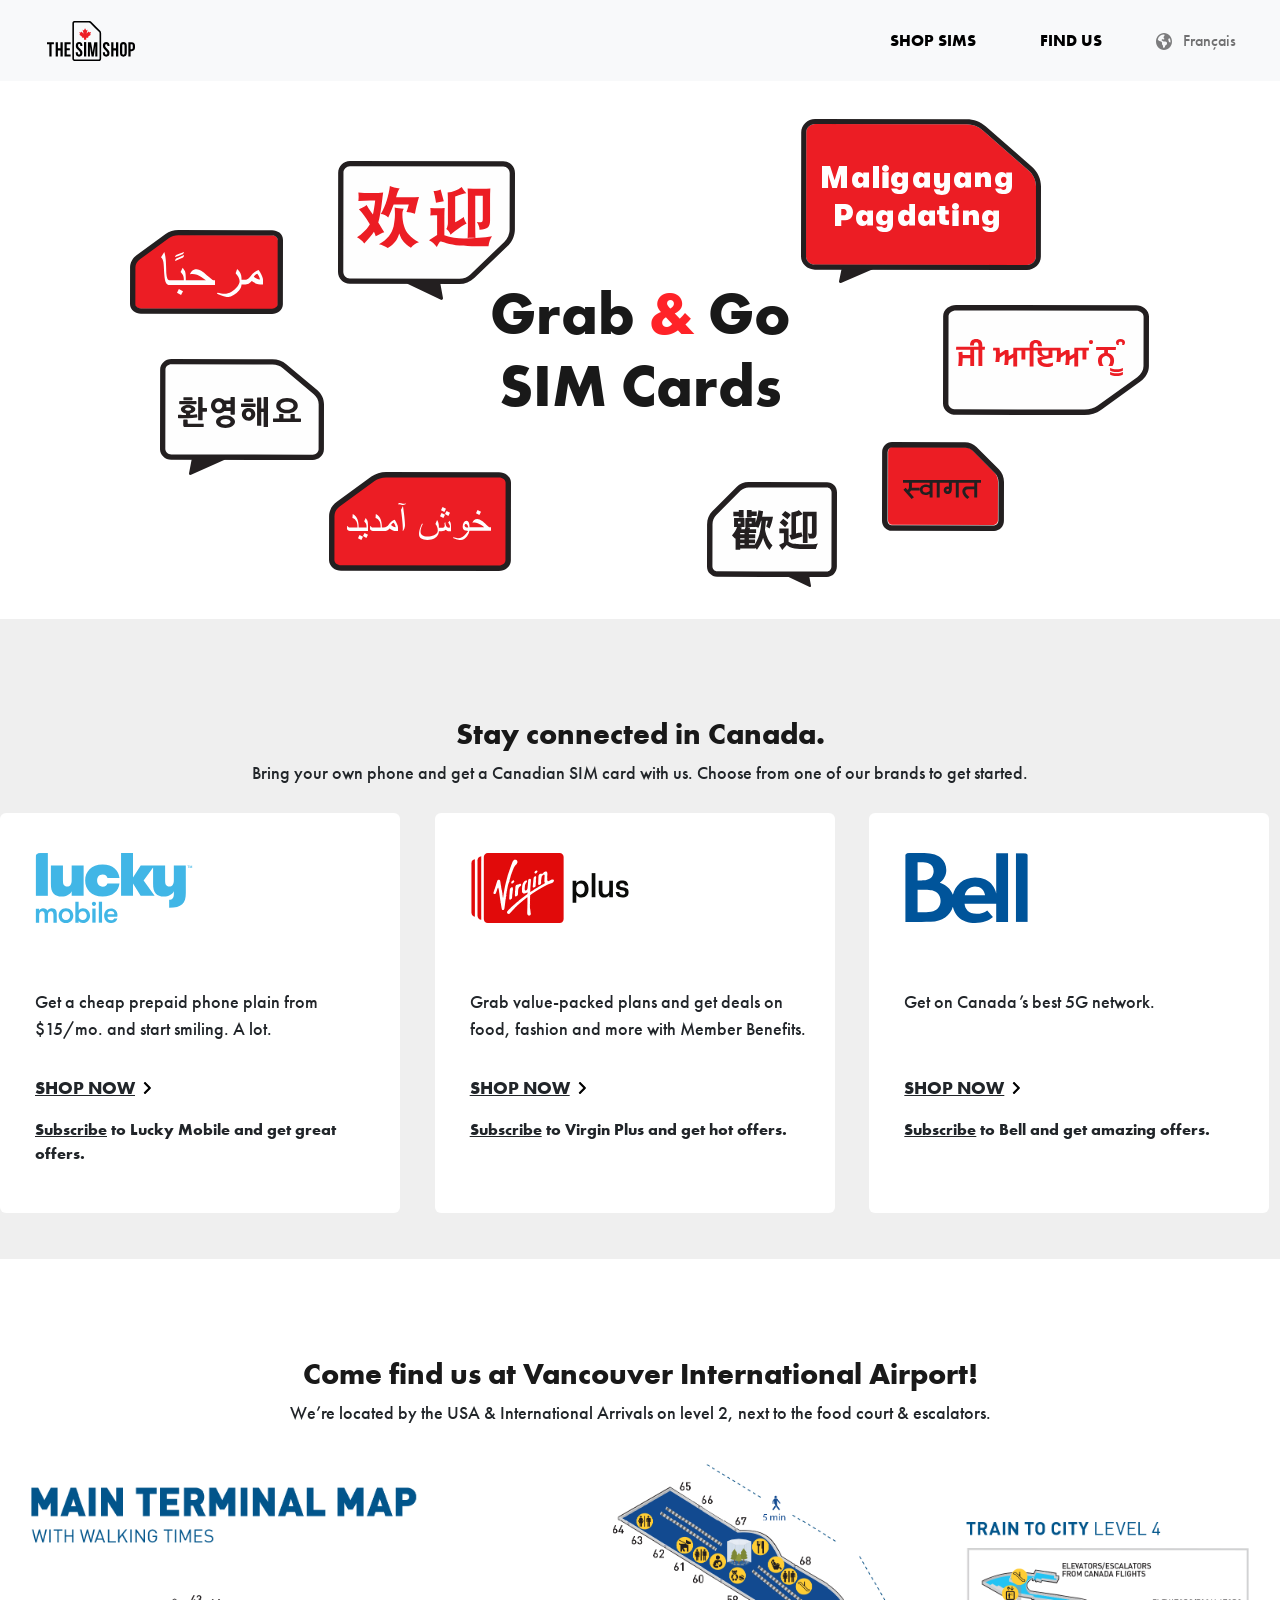
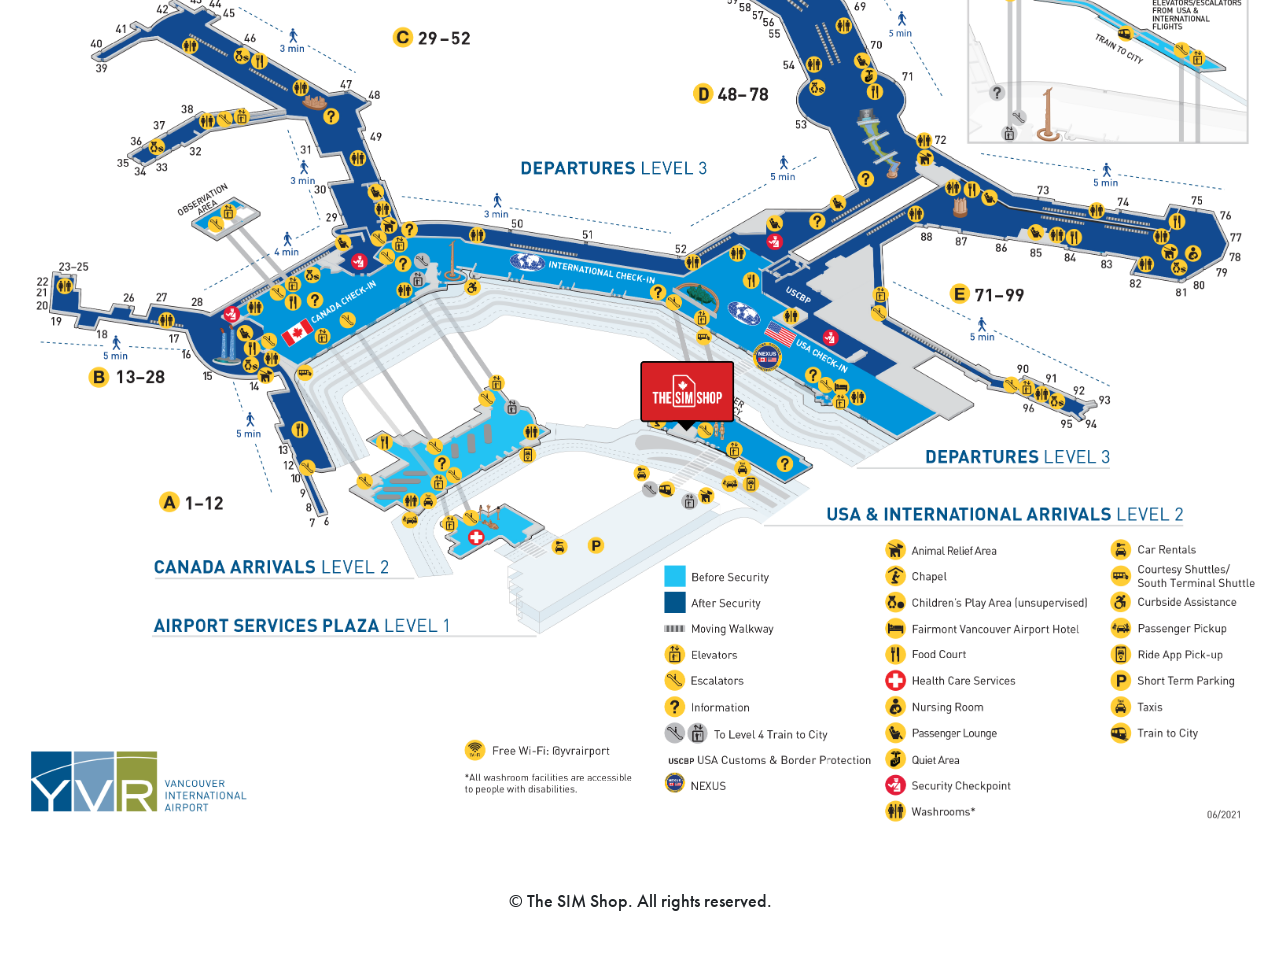
==== commit 0b6ca514: "responsive elements for small screens added" ====
--- a/index.html
+++ b/index.html
@@ -24,7 +24,7 @@
                 color: rgba(0,0,0, 0.9);
             }
             .navbar {
-                height: 81px;
+                min-height: 81px;
                 position: fixed;
                 top: 0;
                 left: 0;
@@ -56,10 +56,13 @@
                 height: 17px;
                 background: url("images/icons/globe.svg") no-repeat;
             }
+            .navbar-toggler {
+                border: none;
+            }
             .hero-img-div {
                 position: relative;
                 z-index: 10;
-                width: 1020px;
+                max-width: 1020px;
                 margin-left: auto;
                 margin-right: auto;
             }
@@ -76,10 +79,22 @@
                 height: 470px;
                 background: url("images/graphics/desktop-right-SIM-images.svg") no-repeat;
             }
+            .hero-img-top {
+                top: 0px;
+                background: url("images/graphics/mobile-top-SIM-images.svg") no-repeat;
+                width: 90%;
+                height: 450px;
+                background-size: 100%;
+            }
+            .hero-img-bottom {
+                background: url("images/graphics/mobile-bottom-SIM-images.svg") no-repeat;
+                width: 90%;
+                height: 450px;
+                background-size: 100%;
+            }
             .hero-content:lang(en) {
                 z-index: 20;
                 text-align: center;
-                position: absolute;
                 top: 50%;
                 left: 50%;
                 transform: translate(-50%, -60%);
@@ -88,7 +103,6 @@
             .hero-content:lang(fr) {
                 z-index: 20;
                 text-align: center;
-                position: absolute;
                 top: 50%;
                 left: 50%;
                 transform: translate(-50%, -50%);
@@ -105,9 +119,15 @@
             }
             .hero-section {
                 width:100%;
-                height:534px;
+                min-height: 500px;
+                /*height:534px;*/
                 margin-top: 119px;
                 position:relative;
+            }
+            .hero-section-mobile {
+                width: 90%;
+                /*height:534px;*/
+                margin-top: 119px;
             }
             .cards-section {
                 background-color: rgb(239,239,239);
@@ -201,16 +221,14 @@
     </head>
 
     <body class="en">
-        <nav class="navbar navbar-expand-lg">
-            <div class="container">
-                <a class="navbar-brand" href="#">
-                    <img src="images/logos/THE_SIM_SHOP_LOGO_ENG_BLACKRED_OUTLINE.svg" alt="" width="88" height="40">
-                </a>
-                <button class="navbar-toggler" type="button" data-bs-toggle="collapse" data-bs-target="#navbarText" aria-controls="navbarText" aria-expanded="false" aria-label="Toggle navigation">
+        <nav class="navbar navbar-expand-lg navbar-light bg-light">
+            <div class="container-fluid">
+                <a class="navbar-brand" href="#"><img src="images/logos/THE_SIM_SHOP_LOGO_ENG_BLACKRED_OUTLINE.svg" alt="" width="88" height="40"></a>
+                <button class="navbar-toggler" type="button" data-bs-toggle="collapse" data-bs-target="#navbarToggler" aria-controls="navbarToggler" aria-expanded="false" aria-label="Toggle navigation">
                     <span class="navbar-toggler-icon"></span>
                 </button>
-                <div>
-                    <ul class="navbar-nav me-auto mb-2 mb-lg-0">
+                <div class="collapse navbar-collapse  justify-content-end" id="navbarToggler">
+                    <ul class="navbar-nav mb-2 mb-lg-0"> <!--me-auto-->
                         <li class="nav-item">
                             <a lang="en" class="nav-link active" aria-current="page" href="#">SHOP SIMS</a>
                             <a lang="fr" class="nav-link active" aria-current="page" href="#">MAGASINER LES CARTES SIM</a>
@@ -220,11 +238,11 @@
                             <a lang="fr" class="nav-link" href="#">NOUS TROUVER</a>
                         </li>
                         <li class="nav-item">  
-                            <a id="showfr" lang="en" class="nav-link nav-link-lang float-end" href="#">
+                            <a id="showfr" lang="en" class="nav-link nav-link-lang" href="#">
                                 <div class="nav-img-globe float-start"></div>
                                 Français
                             </a>
-                            <a id="showen" lang="fr" class="nav-link nav-link-lang float-end" href="#">
+                            <a id="showen" lang="fr" class="nav-link nav-link-lang" href="#">
                                 <div class="nav-img-globe float-start"></div>
                                 English
                             </a>
@@ -234,7 +252,8 @@
             </div>
         </nav>
 
-        <section class="hero-section">
+        <!--large screens-->
+        <section class="hero-section d-none d-lg-block">
             <div class="hero-img-div">
                 <div class="hero-img-left float-start"></div>
                 <div class="hero-img-right float-end"></div>
@@ -242,12 +261,35 @@
 
             <div class="container-fluid">
                 <div class="row">
-                    <div lang="en" class="hero-content">
+                    <div lang="en" class="hero-content position-absolute">
                         <h2 class="hero-headline">Grab <span class="hero-headline-red">&</span> Go SIM Cards</h2>
                     </div>
-                    <div lang="fr" class="hero-content">
+                    <div lang="fr" class="hero-content position-absolute">
                         <h2 class="hero-headline">Cartes SIM prêtes <span class="hero-headline-red">à</span> l’utilisation</h2>
                     </div>
+                </div>
+            </div>
+        </section>
+
+        <!--small screens-->
+        <section class="hero-section-mobile d-lg-none mx-auto">
+            <div class="container-fluid p-2">
+                <div class="row justify-content-md-center">
+                    <img class="img-fluid w-90 p-3" src="images/graphics/mobile-top-SIM-images.svg">
+                </div>
+
+                <div class="row justify-content-md-center">
+                    <div lang="en" class="hero-content-mobile text-center">
+                        <h2 class="hero-headline">Grab <span class="hero-headline-red">&</span> Go SIM Cards</h2>
+                    </div>
+
+                    <div lang="fr" class="hero-content-mobile text-center">
+                        <h2 class="hero-headline">Cartes SIM prêtes <span class="hero-headline-red">à</span> l’utilisation</h2>
+                    </div>
+                </div>
+
+                <div class="row justify-content-md-center">
+                    <img class="img-fluid w-90 p-3" src="images/graphics/mobile-bottom-SIM-images.svg">
                 </div>
             </div>
         </section>
@@ -348,8 +390,11 @@
                 <p lang="en">We’re located by the USA & International Arrivals on level 2, next to the food court & escalators.</p>
                 <h2 lang="fr">Passez nous vois à l’aéroport international de Vancouver !</h2>
                 <p lang="fr">Vous nous trouverez près des arrivées internationales et des États-Unis, au niveau 2, près de l’aire de restauration et des escaliers roulants.</p>
-                <img lang="en" height="640px" src="images/graphics/VancouverTerminalMap_Page_1_Image_0001.png">
-                <img lang="fr" height="640px" src="images/graphics/VancouverTerminalMap_Page_1_Image_0001.png">
+                
+                <div class="me-auto">
+                    <img class="img-fluid w-90 p-3" lang="en" src="images/graphics/VancouverTerminalMap_Page_1_Image_0001.png">
+                    <img class="img-fluid w-90 p-3" lang="fr" src="images/graphics/VancouverTerminalMap_Page_1_Image_0001.png">
+                </div>
             </div>
         </section>
 
@@ -368,8 +413,23 @@
         <script src="https://code.jquery.com/jquery-3.4.1.slim.min.js" integrity="sha384-J6qa4849blE2+poT4WnyKhv5vZF5SrPo0iEjwBvKU7imGFAV0wwj1yYfoRSJoZ+n" crossorigin="anonymous"></script>
 
         <script>
-            $('#showen').click(function(){ window.location.replace(window.location.pathname + '?en'); return false; });
-            $('#showfr').click(function(){ window.location.replace(window.location.pathname + '?fr'); return false; });
+            function showen () 
+            {
+                $(":lang(fr)").hide();
+                $(":lang(en)").show();
+                $(".nav-link:lang(en)").css('display', 'block');
+                window.history.replaceState("", "", window.location.pathname + '?en')
+            }
+            function showfr () 
+            {
+                $(":lang(en)").hide();
+                $(":lang(fr)").show();
+                $(".nav-link:lang(fr)").css('display', 'block');
+                window.history.replaceState("", "", window.location.pathname + '?fr')
+            }
+            
+            $('#showen').click(function(){ showen(); return false; });
+            $('#showfr').click(function(){ showfr(); return false; });
 
             let searchParams = new URLSearchParams(window.location.search)
 
@@ -377,15 +437,11 @@
             {
                 if (searchParams.has('fr'))
                 {
-                    $(":lang(en)").hide();
-                    $(":lang(fr)").show();
-                    $(".nav-link:lang(fr)").css('display', 'block');
+                    showfr();
                 } 
                 else 
                 {
-                    $(":lang(fr)").hide();
-                    $(":lang(en)").show();
-                    $(".nav-link:lang(en)").css('display', 'block');
+                    showen();
                 }
             } 
             else
@@ -396,11 +452,11 @@
 
                 if (userLang == 'fr') 
                 {
-                    window.location.replace(window.location.pathname + '?fr');
+                    showfr();
                 }
                 else
                 {
-                    window.location.replace(window.location.pathname + '?en');
+                    showen();
                 }
             }
         </script>
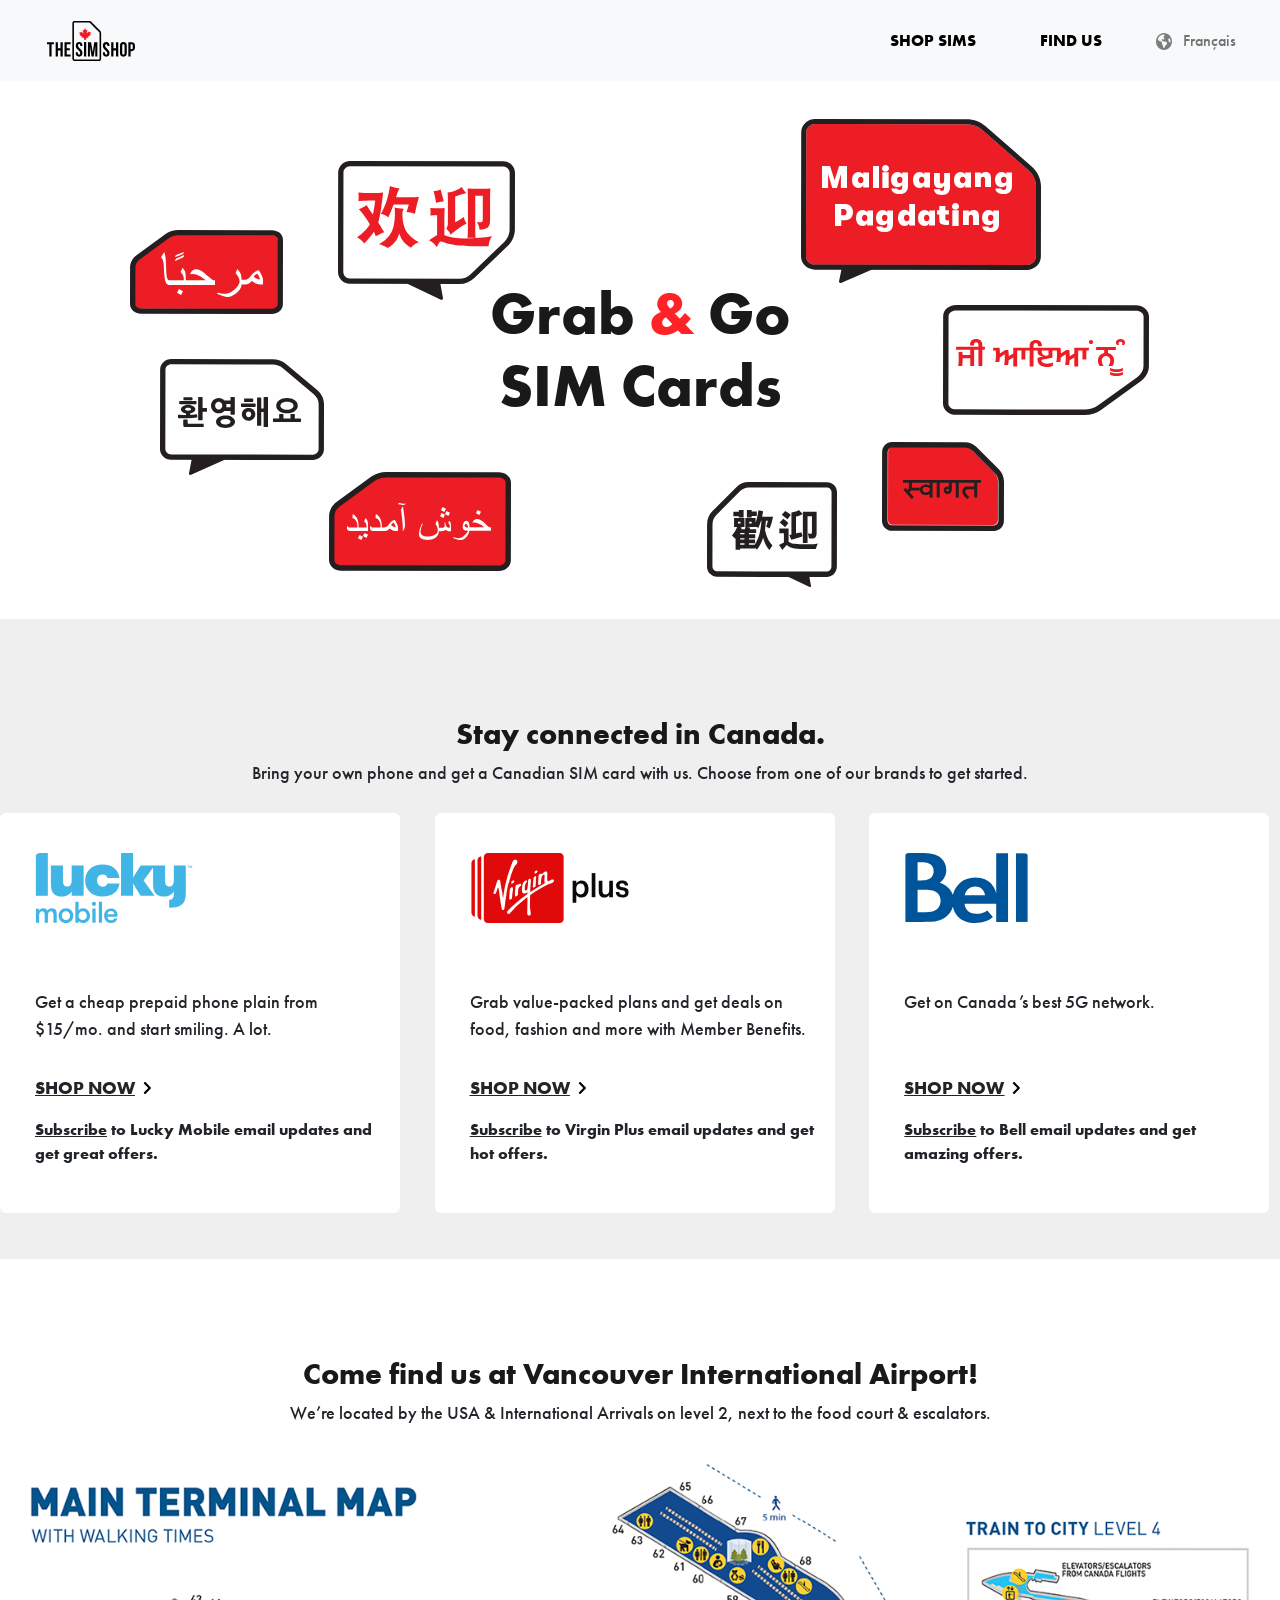
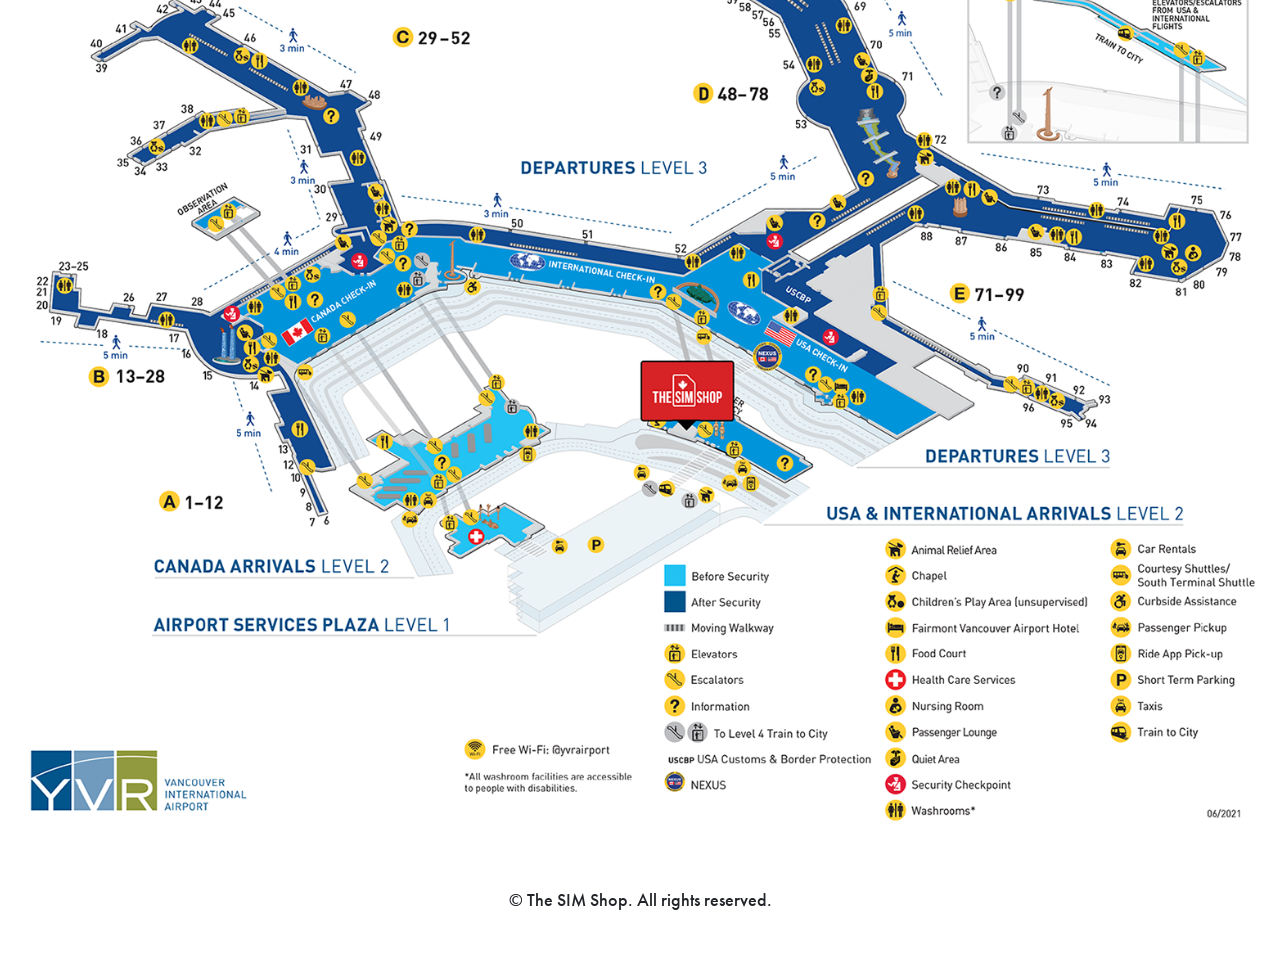
==== commit f929b326: "Updated links and styling" ====
--- a/index.html
+++ b/index.html
@@ -30,7 +30,6 @@
                 left: 0;
                 width: 100%;
                 z-index: 900;
-                background-color: white;
                 font-family: "Futura PT W01 Bold";
                 font-size: 16px;
             }
@@ -217,6 +216,10 @@
                 margin-right: auto;
                 max-width: 1300px;
             }
+            .card-text > a {
+                color: inherit;
+                text-decoration: inherit;
+            }
         </style>
     </head>
 
@@ -228,14 +231,14 @@
                     <span class="navbar-toggler-icon"></span>
                 </button>
                 <div class="collapse navbar-collapse  justify-content-end" id="navbarToggler">
-                    <ul class="navbar-nav mb-2 mb-lg-0"> <!--me-auto-->
+                    <ul class="navbar-nav mb-2 mb-lg-0">
                         <li class="nav-item">
-                            <a lang="en" class="nav-link active" aria-current="page" href="#">SHOP SIMS</a>
-                            <a lang="fr" class="nav-link active" aria-current="page" href="#">MAGASINER LES CARTES SIM</a>
+                            <a lang="en" class="nav-link active" aria-current="page" href="#cards">SHOP SIMS</a>
+                            <a lang="fr" class="nav-link active" aria-current="page" href="#cards">MAGASINER LES CARTES SIM</a>
                         </li>
                         <li class="nav-item">
-                            <a lang="en" class="nav-link" href="#">FIND US</a>
-                            <a lang="fr" class="nav-link" href="#">NOUS TROUVER</a>
+                            <a lang="en" class="nav-link" href="#map">FIND US</a>
+                            <a lang="fr" class="nav-link" href="#map">NOUS TROUVER</a>
                         </li>
                         <li class="nav-item">  
                             <a id="showfr" lang="en" class="nav-link nav-link-lang" href="#">
@@ -294,7 +297,7 @@
             </div>
         </section>
 
-        <section class="cards-section">
+        <section id="cards" class="cards-section">
             <div class="cards-container">
                 <h2 lang="en">Stay connected in Canada.</h2>
                 <p lang="en">Bring your own phone and get a Canadian SIM card with us. Choose from one of our brands to get started.</p>
@@ -311,19 +314,21 @@
                                     Get a cheap prepaid phone plain from $15/mo. and start smiling. A lot.
                                 </p>
                                 <p lang="en" class="card-link-sn card-text">
-                                    <a>Shop now</a><div class="card-link-sn-ab"></div>
+                                    <a href="https://www.luckymobile.ca#EXT=MOB_ExtSite_URL_TheSimShopLuckyShopNow_063022_DG">Shop now</a><div class="card-link-sn-ab"></div>
                                 </p>
                                 <p lang="en" class="align-bottom card-text card-mice">
-                                    <u>Subscribe</u> to Lucky Mobile and get great offers.
+                                    <a href="https://www.luckymobile.ca/EmailCapture#EXT=MOB_ExtSite_URL_TheSimShopLuckyEmailCapture_063022_DG">
+                                    <u>Subscribe</u> to Lucky Mobile email updates</a> and get great offers.
                                 </p>
                                 <p lang="fr" class="card-text card-body-text">
                                     Profitez d’un forfait pas cher à partir de 15 $/mois, et commencez à sourire. Tout l’temps.
                                 </p>
                                 <p lang="fr" class="card-link-sn card-text">
-                                    <a>Magasiner</a><div class="card-link-sn-ab"></div>
+                                    <a href="https://www.luckymobile.ca/Accueil#EXT=MOB_ExtSite_URL_TheSimShopLuckyShopNow_063022_DG">Magasiner</a><div class="card-link-sn-ab"></div>
                                 </p>
                                 <p lang="fr" class="align-bottom card-text card-mice">
-                                    <u>Abonnez-vous</u> aux infolettres de Lucky Mobile pour plus d’information sur des offres incroyables.
+                                    <a href="https://www.luckymobile.ca/Accueil/Infocourriels#EXT=MOB_ExtSite_URL_TheSimShopLuckyEmailCapture_063022_DG">
+                                    <u>Abonnez-vous</u> aux infolettres de Lucky Mobile</a> pour plus d’information sur des offres incroyables.
                                 </p>
                             </div>
                         </div>
@@ -337,19 +342,21 @@
                                     Grab value-packed plans and get deals on food, fashion and more with Member Benefits.
                                 </p>
                                 <p lang="en" class="card-link-sn card-text">
-                                    <a>Shop now</a><div class="card-link-sn-ab"></div>
+                                    <a href="https://www.virginplus.ca/en/home/index.html">Shop now</a><div class="card-link-sn-ab"></div>
                                 </p>
                                 <p lang="en" class="align-bottom card-text card-mice">
-                                    <u>Subscribe</u> to Virgin Plus and get hot offers.
+                                    <a href="https://www.virginplus.ca/en/hot-offers/email-sign-up.html">
+                                    <u>Subscribe</u> to Virgin Plus email updates</a> and get hot offers.
                                 </p>
                                 <p lang="fr" class="card-text card-body-text">
                                     Optez pour des forfaits gonflés à bloc et profitez d’aubaines sur la bouffe et les divertissements et plus encore avec les avantages de Membre.
                                 </p>
                                 <p lang="fr" class="card-link-sn card-text">
-                                    <a>Magasiner</a><div class="card-link-sn-ab"></div>
+                                    <a href="https://www.virginplus.ca/fr/home/index.html">Magasiner</a><div class="card-link-sn-ab"></div>
                                 </p>
                                 <p lang="fr" class="align-bottom card-text card-mice">
-                                    <u>Abonnez-vous</u> aux infolettres de Virgin Plus pour plus d’information sur des offres d’enfer.
+                                    <a href="https://www.virginplus.ca/fr/hot-offers/email-sign-up.html">
+                                    <u>Abonnez-vous</u> aux infolettres de Virgin Plus</a> pour plus d’information sur des offres d’enfer.
                                 </p>
                             </div>
                         </div>
@@ -363,19 +370,21 @@
                                     Get on Canada’s best 5G network.
                                 </p>
                                 <p lang="en" class="card-link-sn card-text">
-                                    <a>Shop now</a><div class="card-link-sn-ab"></div>
-                                </p>
-                                <p lang="en" class="align-bottom card-text card-mice">     
-                                    <u>Subscribe</u> to Bell and get amazing offers.
+                                    <a href="https://www.bell.ca#EXT=MOB_ExtSite_URL_TheSimShopBellShopNow_063022_DG">Shop now</a><div class="card-link-sn-ab"></div>
+                                </p>
+                                <p lang="en" class="align-bottom card-text card-mice">
+                                    <a href="https://www.bell.ca/EmailCapture#EXT=MOB_ExtSite_URL_TheSimShopBellEmailCapture_063022_DG">
+                                    <u>Subscribe</u> to Bell email updates</a> and get amazing offers.
                                 </p>
                                 <p lang="fr" class="card-text card-body-text">
                                     Optez pour le meilleur réseau 5G au pays.
                                 </p>
                                 <p lang="fr" class="card-link-sn card-text">
-                                    <a>Magasiner</a><div class="card-link-sn-ab"></div>
-                                </p>
-                                <p lang="fr" class="align-bottom card-text card-mice">     
-                                    <u>Abonnez-vous</u> aux infolettres de Bell pour plus d’information sur des offres incroyables.
+                                    <a href="https://www.bell.ca/Accueil#EXT=MOB_ExtSite_URL_TheSimShopBellShopNow_063022_DG">Magasiner</a><div class="card-link-sn-ab"></div>
+                                </p>
+                                <p lang="fr" class="align-bottom card-text card-mice">
+                                    <a href="https://www.bell.ca/Accueil/Infocourriels#EXT=MOB_ExtSite_URL_TheSimShopBellEmailCapture_063022_DG">
+                                    <u>Abonnez-vous</u> aux infolettres de Bell</a> pour plus d’information sur des offres incroyables.
                                 </p>
                             </div>
                         </div>
@@ -384,7 +393,7 @@
             </div>
         </section>
 
-        <section class="map-section">
+        <section id="map" class="map-section">
             <div class="map-container">
                 <h2 lang="en">Come find us at Vancouver International Airport!</h2>
                 <p lang="en">We’re located by the USA & International Arrivals on level 2, next to the food court & escalators.</p>
@@ -393,7 +402,7 @@
                 
                 <div class="me-auto">
                     <img class="img-fluid w-90 p-3" lang="en" src="images/graphics/VancouverTerminalMap_Page_1_Image_0001.png">
-                    <img class="img-fluid w-90 p-3" lang="fr" src="images/graphics/VancouverTerminalMap_Page_1_Image_0001.png">
+                    <img class="img-fluid w-90 p-3" lang="fr" src="images/graphics/VancouverTerminalMap_FR_Page_1_Image_0001.png">
                 </div>
             </div>
         </section>
@@ -405,10 +414,6 @@
             </div>
         </section>
 
-        <!--
-        <script src="https://cdn.jsdelivr.net/npm/bootstrap@5.2.0-beta1/dist/js/bootstrap.bundle.min.js" integrity="sha384-pprn3073KE6tl6bjs2QrFaJGz5/SUsLqktiwsUTF55Jfv3qYSDhgCecCxMW52nD2" crossorigin="anonymous"></script>
-        <script src="https://cdn.jsdelivr.net/npm/@popperjs/core@2.11.5/dist/umd/popper.min.js" integrity="sha384-Xe+8cL9oJa6tN/veChSP7q+mnSPaj5Bcu9mPX5F5xIGE0DVittaqT5lorf0EI7Vk" crossorigin="anonymous"></script>
-        -->
         <script src="https://cdn.jsdelivr.net/npm/bootstrap@5.2.0-beta1/dist/js/bootstrap.min.js" integrity="sha384-kjU+l4N0Yf4ZOJErLsIcvOU2qSb74wXpOhqTvwVx3OElZRweTnQ6d31fXEoRD1Jy" crossorigin="anonymous"></script>
         <script src="https://code.jquery.com/jquery-3.4.1.slim.min.js" integrity="sha384-J6qa4849blE2+poT4WnyKhv5vZF5SrPo0iEjwBvKU7imGFAV0wwj1yYfoRSJoZ+n" crossorigin="anonymous"></script>
 
@@ -418,20 +423,20 @@
                 $(":lang(fr)").hide();
                 $(":lang(en)").show();
                 $(".nav-link:lang(en)").css('display', 'block');
-                window.history.replaceState("", "", window.location.pathname + '?en')
+                window.history.replaceState("", "", window.location.pathname + '?en');
             }
             function showfr () 
             {
                 $(":lang(en)").hide();
                 $(":lang(fr)").show();
                 $(".nav-link:lang(fr)").css('display', 'block');
-                window.history.replaceState("", "", window.location.pathname + '?fr')
+                window.history.replaceState("", "", window.location.pathname + '?fr');
             }
             
             $('#showen').click(function(){ showen(); return false; });
             $('#showfr').click(function(){ showfr(); return false; });
 
-            let searchParams = new URLSearchParams(window.location.search)
+            let searchParams = new URLSearchParams(window.location.search);
 
             if (searchParams.has('fr') || searchParams.has('en'))
             {
